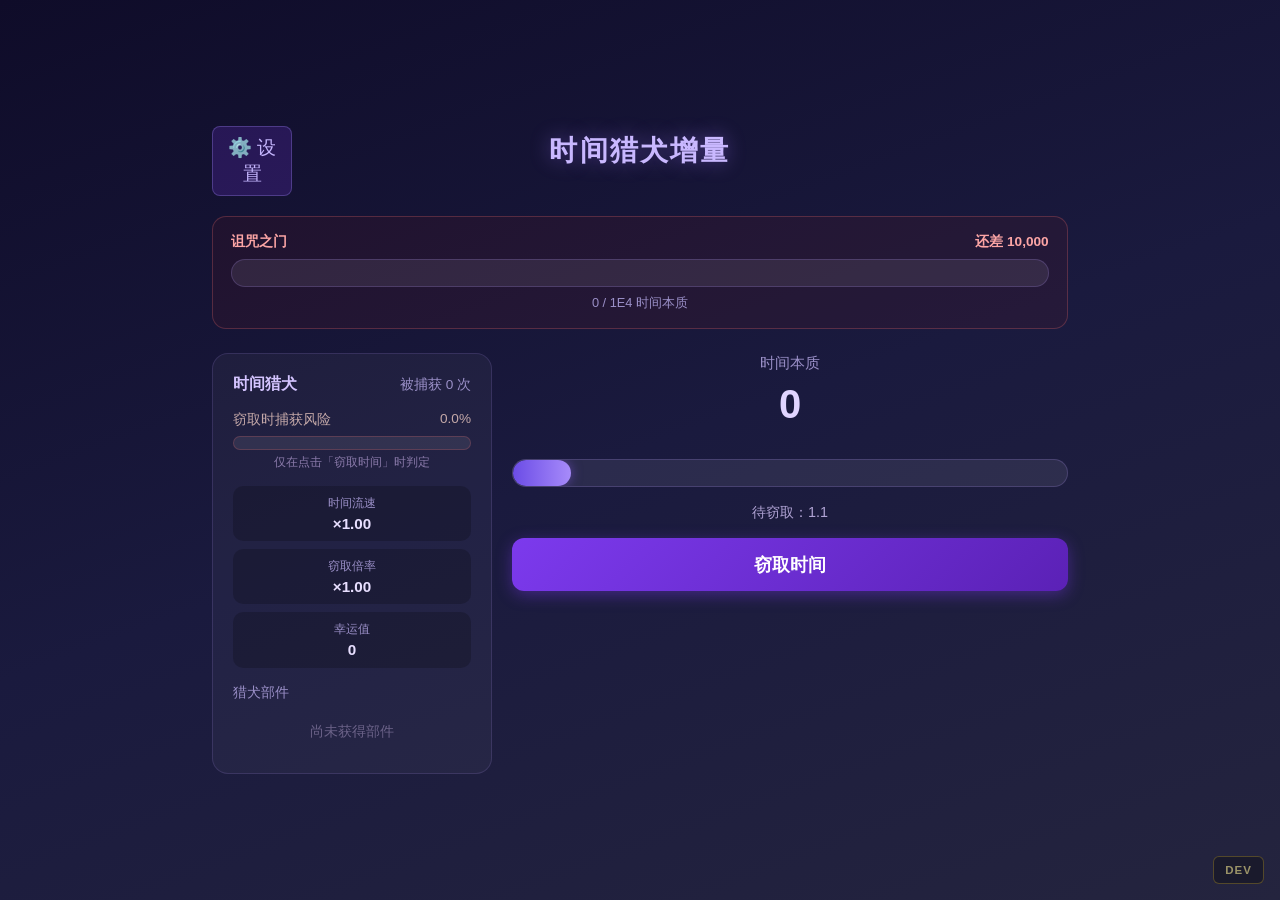
==== curse.html @ 8dd00825 "初始化" ====
<!DOCTYPE html>
<html lang="zh-CN">
<head>
  <meta charset="UTF-8">
  <meta name="viewport" content="width=device-width, initial-scale=1.0">
  <title>诅咒之门 - 时间猎犬增量</title>
  <link rel="stylesheet" href="css/style.css">
  <link rel="stylesheet" href="css/curse.css">
</head>
<body>
  <div class="curse-page">
    <header class="curse-page-header">
      <a class="back-link" href="index.html">← 返回主界面</a>
      <h1>诅咒之门</h1>
      <p class="curse-subtitle">以一切换取禁忌之力。</p>
    </header>

    <main class="curse-main">
      <section class="curse-sacrifice-panel">
        <h2 class="curse-section-title">禁忌献祭</h2>
        <p class="curse-sacrifice-desc">
          牺牲你现有的<strong>全部时间本质</strong>与<strong>全部猎犬部件</strong>，
          换取一件「被诅咒」的猎犬部件。每次献祭计为被诅咒一次。
          <br><strong>提示：想要达成一次被诅咒，你最少需要 1E4 的时间本质。</strong>
        </p>
        <div class="curse-sacrifice-preview" id="sacrifice-preview">
          可献祭：时间本质 0，部件 0 件
        </div>
        <button type="button" class="curse-sacrifice-btn" id="sacrifice-btn" disabled>
          献祭一切，接受诅咒
        </button>
        <p class="curse-sacrifice-warn">此操作不可撤销。</p>
      </section>

      <section class="curse-inventory-panel">
        <h2 class="curse-section-title">被诅咒部件</h2>
        <div class="curse-parts-list" id="curse-parts-list">
          <div class="parts-empty">尚无被诅咒部件</div>
        </div>
      </section>

      <section class="curse-shop-panel hidden" id="curse-shop-panel">
        <h2 class="curse-section-title">诅咒商店</h2>
        <div class="curse-points-balance">
          诅咒点数：<span id="curse-points-balance">0</span>
        </div>
        <div class="curse-shop-list" id="curse-shop-list"></div>
      </section>

      <section class="curse-challenges-panel hidden" id="curse-challenges-panel">
        <h2 class="curse-section-title">挑战</h2>
        <button type="button" class="curse-challenge-btn" id="challenge-btn">
          开始挑战
        </button>
      </section>
    </main>

    <div class="toast hidden" id="curse-toast">
      <div class="toast-title" id="curse-toast-title">诅咒降临</div>
      <div class="toast-body" id="curse-toast-body"></div>
    </div>
  </div>

  <script src="js/core/gameState.js"></script>
  <script src="js/systems/save.js"></script>
  <script src="js/systems/stats.js"></script>
  <script src="js/systems/curse.js"></script>
  <script src="js/systems/curseShop.js"></script>
  <script src="js/systems/timeHound.js"></script>
  <script src="js/ui/cursePage.js"></script>
</body>
</html>
---- css/style.css ----
* {
  margin: 0;
  padding: 0;
  box-sizing: border-box;
}

body {
  min-height: 100vh;
  font-family: "Segoe UI", "Microsoft YaHei", sans-serif;
  background: linear-gradient(160deg, #0f0c29 0%, #1a1a3e 50%, #24243e 100%);
  color: #e8e6f0;
  display: flex;
  align-items: center;
  justify-content: center;
  padding: 1.5rem 0;
}

.game-container {
  width: min(920px, 96vw);
  padding: 2rem;
}

.game-header h1 {
  text-align: center;
  font-size: 1.75rem;
  font-weight: 600;
  letter-spacing: 0.08em;
  margin-bottom: 1.25rem;
  color: #c9b8ff;
  text-shadow: 0 0 20px rgba(160, 120, 255, 0.4);
}

.curse-milestone {
  background: rgba(127, 29, 29, 0.12);
  border: 1px solid rgba(248, 113, 113, 0.25);
  border-radius: 14px;
  padding: 1rem 1.15rem;
  margin-bottom: 1.5rem;
  animation: panel-in 0.35s ease;
}

.curse-milestone.hidden {
  display: none;
}

.milestone-header {
  display: flex;
  justify-content: space-between;
  align-items: center;
  margin-bottom: 0.5rem;
  font-size: 0.85rem;
}

.milestone-title {
  font-weight: 600;
  color: #fca5a5;
}

.milestone-progress-text {
  color: #9a8fc7;
  font-size: 0.8rem;
  font-variant-numeric: tabular-nums;
}

.milestone-remaining {
  color: #fca5a5;
  font-weight: 600;
  font-variant-numeric: tabular-nums;
}

.milestone-footer {
  margin-top: 0.4rem;
  text-align: center;
}

.curse-milestone-wrapper {
  height: 16px;
  border-color: rgba(248, 113, 113, 0.2);
}

.curse-milestone-bar {
  background: linear-gradient(90deg, #991b1b, #f87171);
  box-shadow: 0 0 10px rgba(220, 38, 38, 0.4);
}

.curse-btn {
  display: block;
  margin-top: 0.85rem;
  padding: 0.7rem 1rem;
  text-align: center;
  text-decoration: none;
  font-size: 0.95rem;
  font-weight: 600;
  color: #fff;
  background: linear-gradient(135deg, #991b1b, #7f1d1d);
  border-radius: 10px;
  box-shadow: 0 4px 16px rgba(153, 27, 27, 0.4);
  transition: transform 0.15s, box-shadow 0.15s;
}

.curse-btn:hover {
  transform: translateY(-2px);
  box-shadow: 0 6px 20px rgba(153, 27, 27, 0.55);
}

.curse-btn.hidden {
  display: none;
}

.curse-times-milestone {
  background: rgba(88, 28, 135, 0.15);
  border: 1px solid rgba(192, 132, 252, 0.3);
  border-radius: 14px;
  padding: 1rem 1.15rem;
  margin-bottom: 1.5rem;
  animation: panel-in 0.35s ease;
}

.curse-times-milestone.hidden {
  display: none;
}

.curse-points-milestone {
  background: rgba(30, 58, 138, 0.15);
  border: 1px solid rgba(96, 165, 250, 0.3);
  border-radius: 14px;
  padding: 1rem 1.15rem;
  margin-bottom: 1.5rem;
  animation: panel-in 0.35s ease;
}

.curse-points-milestone.hidden {
  display: none;
}

.curse-points-wrapper {
  height: 16px;
  border-color: rgba(96, 165, 250, 0.25);
}

.curse-points-bar {
  background: linear-gradient(90deg, #1d4ed8, #60a5fa);
  box-shadow: 0 0 10px rgba(96, 165, 250, 0.4);
}

.curse-stats {
  background: rgba(127, 29, 29, 0.15);
  border: 1px solid rgba(248, 113, 113, 0.2);
  border-radius: 10px;
  padding: 0.65rem 0.75rem;
  margin-bottom: 1rem;
}

.curse-stats.hidden {
  display: none;
}

.curse-stat-row {
  display: flex;
  justify-content: space-between;
  align-items: center;
  font-size: 0.82rem;
  padding: 0.2rem 0;
}

.curse-stat-label {
  color: #c4a8a8;
}

.curse-stat-value {
  color: #fca5a5;
  font-weight: 600;
  font-variant-numeric: tabular-nums;
}

.curse-times-wrapper {
  height: 16px;
  border-color: rgba(192, 132, 252, 0.25);
}

.curse-times-bar {
  background: linear-gradient(90deg, #6b21a8, #c084fc);
  box-shadow: 0 0 10px rgba(192, 132, 252, 0.4);
}

.stat-item.stat-curse.hidden {
  display: none;
}

.cursed-equipped-panel.hidden {
  display: none;
}

.cursed-equipped-panel {
  margin-top: 0.75rem;
}

.cursed-equipped .part-item {
  border-left-color: #f472b6;
}

.cursed-equipped .part-item.stat-timeCurse {
  border-left-color: #e11d48;
}

.part-item.stat-timeCurse {
  border-left-color: #e11d48;
}


.game-layout {
  display: grid;
  grid-template-columns: 280px 1fr;
  gap: 1.25rem;
  align-items: start;
}

.game-content {
  display: flex;
  flex-direction: column;
  gap: 0;
}

.currency-panel {
  text-align: center;
  margin-bottom: 2rem;
}

.currency-label {
  font-size: 0.95rem;
  color: #9a8fc7;
  margin-bottom: 0.5rem;
}

.currency-value {
  font-size: 2.5rem;
  font-weight: 700;
  color: #e0d4ff;
  font-variant-numeric: tabular-nums;
}

.steal-panel {
  display: flex;
  flex-direction: column;
  gap: 1rem;
  margin-bottom: 2rem;
}

.progress-wrapper {
  width: 100%;
  height: 28px;
  background: rgba(255, 255, 255, 0.08);
  border-radius: 14px;
  overflow: hidden;
  border: 1px solid rgba(180, 150, 255, 0.2);
}

.progress-bar {
  height: 100%;
  width: 0%;
  background: linear-gradient(90deg, #6b4ce6, #a78bfa);
  border-radius: 14px;
  transition: width 0.1s linear;
  box-shadow: 0 0 12px rgba(139, 92, 246, 0.5);
}

.pending-label {
  text-align: center;
  font-size: 0.9rem;
  color: #b0a3d4;
  font-variant-numeric: tabular-nums;
}

.pending-cap {
  color: #fbbf24;
  font-size: 0.82rem;
  margin-left: 0.25rem;
}

.pending-cap.hidden {
  display: none;
}

.upgrade-panel {
  background: rgba(124, 58, 237, 0.1);
  border: 1px solid rgba(167, 139, 250, 0.35);
  border-radius: 16px;
  padding: 1.25rem;
  margin-bottom: 0;
  animation: panel-in 0.35s ease;
}

.upgrade-panel.hidden {
  display: none;
}

.upgrade-header {
  margin-bottom: 0.85rem;
}

.upgrade-title {
  font-size: 0.92rem;
  font-weight: 600;
  color: #c4b5fd;
}

.upgrade-list {
  display: flex;
  flex-direction: column;
  gap: 0.55rem;
}

.upgrade-item {
  display: grid;
  grid-template-columns: 1fr auto;
  gap: 0.5rem 0.75rem;
  align-items: center;
  background: rgba(0, 0, 0, 0.22);
  border-radius: 10px;
  padding: 0.65rem 0.75rem;
}

.upgrade-info {
  min-width: 0;
}

.upgrade-name {
  font-size: 0.88rem;
  font-weight: 600;
  color: #e8dfff;
}

.upgrade-desc {
  font-size: 0.75rem;
  color: #9a8fc7;
  margin-top: 0.15rem;
}

.upgrade-level {
  font-size: 0.72rem;
  color: #7c6fa8;
  margin-top: 0.1rem;
}

.upgrade-btn {
  padding: 0.5rem 0.85rem;
  font-size: 0.82rem;
  font-weight: 600;
  color: #fff;
  background: linear-gradient(135deg, #6d28d9, #5b21b6);
  border: none;
  border-radius: 8px;
  cursor: pointer;
  white-space: nowrap;
  transition: opacity 0.15s, transform 0.15s;
  touch-action: manipulation;
  user-select: none;
}

.upgrade-btn:hover:not(:disabled) {
  transform: translateY(-1px);
}

.upgrade-btn:disabled {
  opacity: 0.4;
  cursor: not-allowed;
}

.progress-bar.full {
  background: linear-gradient(90deg, #a78bfa, #fbbf24);
  box-shadow: 0 0 14px rgba(251, 191, 36, 0.45);
}

@keyframes panel-in {
  from {
    opacity: 0;
    transform: translateY(-6px);
  }
  to {
    opacity: 1;
    transform: translateY(0);
  }
}

.steal-btn {
  padding: 0.9rem 1.5rem;
  font-size: 1.1rem;
  font-weight: 600;
  color: #fff;
  background: linear-gradient(135deg, #7c3aed, #5b21b6);
  border: none;
  border-radius: 12px;
  cursor: pointer;
  transition: transform 0.15s, box-shadow 0.15s;
  box-shadow: 0 4px 16px rgba(124, 58, 237, 0.4);
}

.steal-btn:hover {
  transform: translateY(-2px);
  box-shadow: 0 6px 20px rgba(124, 58, 237, 0.55);
}

.steal-btn:active {
  transform: translateY(0);
}

.steal-btn:disabled {
  opacity: 0.45;
  cursor: not-allowed;
  transform: none;
}

.hound-panel {
  background: rgba(255, 255, 255, 0.04);
  border: 1px solid rgba(180, 150, 255, 0.15);
  border-radius: 16px;
  padding: 1.25rem;
  position: sticky;
  top: 1.5rem;
}

.hound-header {
  display: flex;
  justify-content: space-between;
  align-items: center;
  margin-bottom: 1rem;
}

.hound-title {
  font-size: 1rem;
  font-weight: 600;
  color: #d4c4ff;
}

.capture-count {
  font-size: 0.85rem;
  color: #9a8fc7;
  font-variant-numeric: tabular-nums;
}

.risk-panel {
  margin-bottom: 1rem;
}

.risk-hint {
  font-size: 0.72rem;
  color: #8a7aaa;
  margin-top: 0.35rem;
  text-align: center;
}

.risk-label {
  display: flex;
  justify-content: space-between;
  font-size: 0.85rem;
  color: #c4a8a8;
  margin-bottom: 0.4rem;
  font-variant-numeric: tabular-nums;
}

.risk-wrapper {
  height: 14px;
  border-color: rgba(220, 100, 100, 0.25);
}

.risk-bar {
  background: linear-gradient(90deg, #dc2626, #f87171);
  box-shadow: 0 0 10px rgba(220, 38, 38, 0.45);
}

.stats-panel {
  display: flex;
  flex-direction: column;
  gap: 0.5rem;
  margin-bottom: 1rem;
}

.stat-item {
  background: rgba(0, 0, 0, 0.2);
  border-radius: 10px;
  padding: 0.6rem 0.4rem;
  text-align: center;
}

.stat-name {
  display: block;
  font-size: 0.72rem;
  color: #9a8fc7;
  margin-bottom: 0.25rem;
}

.stat-value {
  display: block;
  font-size: 0.95rem;
  font-weight: 600;
  color: #e8dfff;
  font-variant-numeric: tabular-nums;
}

.parts-panel {
  margin-top: 0.5rem;
}

.parts-title {
  font-size: 0.85rem;
  color: #9a8fc7;
  margin-bottom: 0.6rem;
}

.parts-list {
  max-height: 220px;
  overflow-y: auto;
  display: flex;
  flex-direction: column;
  gap: 0.45rem;
}

.parts-empty {
  text-align: center;
  font-size: 0.85rem;
  color: #6b6288;
  padding: 0.75rem 0;
}

.part-item {
  display: flex;
  justify-content: space-between;
  align-items: center;
  gap: 0.5rem;
  background: rgba(0, 0, 0, 0.22);
  border-radius: 8px;
  padding: 0.55rem 0.75rem;
  border-left: 3px solid #7c3aed;
}

.part-main {
  display: flex;
  flex-direction: column;
  gap: 0.2rem;
  min-width: 0;
}

.part-concentration {
  font-size: 0.72rem;
  font-weight: 600;
  font-variant-numeric: tabular-nums;
}

.part-concentration.conc-low {
  color: #93c5fd;
}

.part-concentration.conc-mid {
  color: #fbbf24;
}

.part-concentration.conc-high {
  color: #f472b6;
  text-shadow: 0 0 8px rgba(244, 114, 182, 0.4);
}

.part-item.stat-timeFlow {
  border-left-color: #60a5fa;
}

.part-item.stat-stealMultiplier {
  border-left-color: #f59e0b;
}

.part-item.stat-luck {
  border-left-color: #34d399;
}

.part-name {
  font-size: 0.85rem;
  color: #ddd6f5;
}

.part-bonus {
  font-size: 0.8rem;
  color: #b0a3d4;
  font-variant-numeric: tabular-nums;
}

.toast {
  position: fixed;
  top: 1.5rem;
  left: 50%;
  transform: translateX(-50%);
  background: rgba(30, 20, 50, 0.95);
  border: 1px solid rgba(220, 100, 100, 0.5);
  border-radius: 12px;
  padding: 1rem 1.5rem;
  min-width: 260px;
  text-align: center;
  box-shadow: 0 8px 32px rgba(0, 0, 0, 0.5);
  z-index: 100;
  animation: toast-in 0.3s ease;
}

.toast.hidden {
  display: none;
}

.toast-title {
  font-size: 1rem;
  font-weight: 600;
  color: #fca5a5;
  margin-bottom: 0.4rem;
}

.toast-body {
  font-size: 0.9rem;
  color: #ddd6f5;
}

@keyframes toast-in {
  from {
    opacity: 0;
    transform: translateX(-50%) translateY(-12px);
  }
  to {
    opacity: 1;
    transform: translateX(-50%) translateY(0);
  }
}

/* ===== 设置面板样式 ===== */
.game-header {
  display: flex;
  justify-content: space-between;
  align-items: center;
  margin-bottom: 1.25rem;
}

.header-left, .header-right {
  width: 80px;
  display: flex;
  justify-content: center;
}

.settings-btn {
  padding: 0.5rem 0.75rem;
  font-size: 1.2rem;
  background: rgba(124, 58, 237, 0.2);
  border: 1px solid rgba(167, 139, 250, 0.3);
  border-radius: 8px;
  color: #c4b5fd;
  cursor: pointer;
  transition: all 0.15s ease;
}

.settings-btn:hover {
  background: rgba(124, 58, 237, 0.35);
  transform: scale(1.05);
}

.settings-panel {
  position: fixed;
  top: 0;
  left: 0;
  right: 0;
  bottom: 0;
  background: rgba(0, 0, 0, 0.7);
  display: flex;
  align-items: center;
  justify-content: center;
  z-index: 200;
  animation: settings-in 0.2s ease;
}

.settings-panel.hidden {
  display: none;
}

@keyframes settings-in {
  from {
    opacity: 0;
  }
  to {
    opacity: 1;
  }
}

.settings-content {
  background: linear-gradient(160deg, #1a1a3e, #24243e);
  border: 1px solid rgba(167, 139, 250, 0.3);
  border-radius: 16px;
  padding: 1.5rem;
  width: min(380px, 90vw);
  box-shadow: 0 8px 32px rgba(0, 0, 0, 0.6);
}

.settings-header {
  display: flex;
  justify-content: space-between;
  align-items: center;
  margin-bottom: 1.25rem;
}

.settings-header h2 {
  font-size: 1.2rem;
  color: #c9b8ff;
}

.close-settings-btn {
  padding: 0.4rem 0.6rem;
  font-size: 1rem;
  background: rgba(124, 58, 237, 0.2);
  border: 1px solid rgba(167, 139, 250, 0.3);
  border-radius: 6px;
  color: #c4b5fd;
  cursor: pointer;
  transition: all 0.15s ease;
}

.close-settings-btn:hover {
  background: rgba(220, 38, 38, 0.3);
  border-color: rgba(248, 113, 113, 0.4);
  color: #fca5a5;
}

.settings-actions {
  display: flex;
  flex-direction: column;
  gap: 0.75rem;
}

.reset-save-btn {
  padding: 0.8rem 1rem;
  font-size: 0.95rem;
  font-weight: 600;
  color: #fff;
  background: linear-gradient(135deg, #991b1b, #7f1d1d);
  border: none;
  border-radius: 10px;
  cursor: pointer;
  transition: transform 0.15s, box-shadow 0.15s;
  box-shadow: 0 4px 16px rgba(153, 27, 27, 0.4);
}

.reset-save-btn:hover {
  transform: translateY(-2px);
  box-shadow: 0 6px 20px rgba(153, 27, 27, 0.55);
}

/* ===== 挑战里程碑样式 ===== */
.challenges-milestone {
  background: rgba(180, 83, 9, 0.15);
  border: 1px solid rgba(251, 191, 36, 0.3);
  border-radius: 14px;
  padding: 1rem 1.15rem;
  margin-bottom: 1.5rem;
  animation: panel-in 0.35s ease;
}

.challenges-milestone.hidden {
  display: none;
}

.challenges-wrapper {
  height: 16px;
  border-color: rgba(251, 191, 36, 0.25);
}

.challenges-bar {
  background: linear-gradient(90deg, #d97706, #fbbf24);
  box-shadow: 0 0 10px rgba(251, 191, 36, 0.4);
}

/* ===== 被诅咒的猎犬面板样式 ===== */
.cursed-hound-panel {
  margin-bottom: 1rem;
}

.cursed-hound-panel.hidden {
  display: none;
}

.cursed-hound-bar {
  background: linear-gradient(90deg, #be123c, #f43f5e);
  box-shadow: 0 0 10px rgba(244, 63, 94, 0.45);
}

/* ===== 悖论点里程碑样式 ===== */
.paradox-milestone {
  background: rgba(139, 92, 246, 0.15);
  border: 1px solid rgba(167, 139, 250, 0.3);
  border-radius: 14px;
  padding: 1rem 1.15rem;
  margin-bottom: 1.5rem;
  animation: panel-in 0.35s ease;
}

.paradox-milestone.hidden {
  display: none;
}

.paradox-wrapper {
  height: 16px;
  border-color: rgba(167, 139, 250, 0.25);
}

.paradox-bar {
  background: linear-gradient(90deg, #7c3aed, #a78bfa);
  box-shadow: 0 0 10px rgba(124, 58, 237, 0.4);
}

@media (max-width: 720px) {
  .game-layout {
    grid-template-columns: 1fr;
  }

  .hound-panel {
    position: static;
    order: 2;
  }

  .game-content {
    order: 1;
  }

  .stats-panel {
    display: grid;
    grid-template-columns: repeat(3, 1fr);
  }
}
---- css/curse.css ----
.curse-page {
  width: min(640px, 92vw);
  margin: 0 auto;
  padding: 2.5rem 1.5rem;
  min-height: 100vh;
  display: flex;
  flex-direction: column;
}

.curse-page-header {
  text-align: center;
  margin-bottom: 2rem;
}

.back-link {
  display: inline-block;
  color: #9a8fc7;
  text-decoration: none;
  font-size: 0.9rem;
  margin-bottom: 1.5rem;
  transition: color 0.15s;
}

.back-link:hover {
  color: #c4b5fd;
}

.curse-page-header h1 {
  font-size: 2rem;
  font-weight: 600;
  color: #f87171;
  text-shadow: 0 0 24px rgba(248, 113, 113, 0.35);
  letter-spacing: 0.12em;
  margin-bottom: 0.75rem;
}

.curse-subtitle {
  font-size: 0.95rem;
  color: #9a8fc7;
}

.curse-main {
  display: flex;
  flex-direction: column;
  gap: 1.25rem;
}

.curse-sacrifice-panel,
.curse-inventory-panel {
  background: rgba(0, 0, 0, 0.28);
  border: 1px solid rgba(248, 113, 113, 0.22);
  border-radius: 16px;
  padding: 1.25rem;
}

.curse-section-title {
  font-size: 1rem;
  font-weight: 600;
  color: #fca5a5;
  margin-bottom: 0.75rem;
}

.curse-slot-hint {
  font-size: 0.75rem;
  font-weight: 400;
  color: #9a8fc7;
}

.curse-sacrifice-desc {
  font-size: 0.88rem;
  color: #b0a3d4;
  line-height: 1.6;
  margin-bottom: 0.85rem;
}

.curse-sacrifice-desc strong {
  color: #fca5a5;
}

.curse-sacrifice-preview {
  font-size: 0.85rem;
  color: #ddd6f5;
  background: rgba(0, 0, 0, 0.25);
  border-radius: 8px;
  padding: 0.65rem 0.85rem;
  margin-bottom: 0.85rem;
  font-variant-numeric: tabular-nums;
}

.curse-sacrifice-btn {
  width: 100%;
  padding: 0.85rem 1rem;
  font-size: 0.95rem;
  font-weight: 600;
  color: #fff;
  background: linear-gradient(135deg, #991b1b, #450a0a);
  border: 1px solid rgba(248, 113, 113, 0.35);
  border-radius: 10px;
  cursor: pointer;
  transition: transform 0.15s, box-shadow 0.15s;
  box-shadow: 0 4px 16px rgba(153, 27, 27, 0.35);
}

.curse-sacrifice-btn:hover:not(:disabled) {
  transform: translateY(-2px);
  box-shadow: 0 6px 20px rgba(153, 27, 27, 0.5);
}

.curse-sacrifice-btn:disabled {
  opacity: 0.4;
  cursor: not-allowed;
}

.curse-sacrifice-warn {
  text-align: center;
  font-size: 0.75rem;
  color: #7c6fa8;
  margin-top: 0.6rem;
}

.curse-parts-list {
  display: flex;
  flex-direction: column;
  gap: 0.55rem;
}

.curse-part-item {
  display: flex;
  justify-content: space-between;
  align-items: center;
  gap: 0.75rem;
  background: rgba(0, 0, 0, 0.3);
  border-radius: 10px;
  padding: 0.7rem 0.85rem;
  border-left: 3px solid #991b1b;
}

.curse-part-item.equipped {
  border-left-color: #f472b6;
  background: rgba(127, 29, 29, 0.2);
  box-shadow: 0 0 12px rgba(244, 114, 182, 0.15);
}

.curse-part-main {
  display: flex;
  flex-direction: column;
  gap: 0.2rem;
  min-width: 0;
}

.curse-part-effect {
  font-size: 0.75rem;
  color: #f9a8d4;
}

.curse-part-actions {
  display: flex;
  gap: 0.4rem;
  flex-shrink: 0;
}

.curse-equip-btn {
  padding: 0.4rem 0.7rem;
  font-size: 0.78rem;
  font-weight: 600;
  color: #fff;
  background: rgba(153, 27, 27, 0.6);
  border: 1px solid rgba(248, 113, 113, 0.3);
  border-radius: 6px;
  cursor: pointer;
  white-space: nowrap;
}

.curse-equip-btn:hover:not(:disabled) {
  background: rgba(153, 27, 27, 0.85);
}

.curse-equip-btn:disabled {
  opacity: 0.55;
  cursor: default;
}

.curse-sell-btn {
  padding: 0.4rem 0.7rem;
  font-size: 0.78rem;
  font-weight: 600;
  color: #fff;
  background: rgba(180, 83, 9, 0.6);
  border: 1px solid rgba(251, 146, 60, 0.3);
  border-radius: 6px;
  cursor: pointer;
  white-space: nowrap;
}

.curse-sell-btn:hover {
  background: rgba(180, 83, 9, 0.85);
}

.curse-shop-panel {
  background: rgba(0, 0, 0, 0.28);
  border: 1px solid rgba(96, 165, 250, 0.22);
  border-radius: 16px;
  padding: 1.25rem;
}

.curse-shop-panel.hidden {
  display: none;
}

.curse-points-balance {
  font-size: 0.9rem;
  color: #93c5fd;
  margin-bottom: 0.85rem;
  font-variant-numeric: tabular-nums;
}

.curse-points-balance span {
  font-weight: 700;
  color: #e0f2fe;
}

.curse-shop-list {
  display: flex;
  flex-direction: column;
  gap: 0.55rem;
}

.curse-shop-item {
  display: flex;
  justify-content: space-between;
  align-items: center;
  gap: 0.75rem;
  background: rgba(0, 0, 0, 0.3);
  border-radius: 10px;
  padding: 0.7rem 0.85rem;
  border-left: 3px solid #3b82f6;
}

.curse-shop-name {
  font-size: 0.88rem;
  font-weight: 600;
  color: #e8dfff;
}

.curse-shop-desc {
  font-size: 0.75rem;
  color: #9a8fc7;
  margin-top: 0.15rem;
}

.curse-shop-level {
  font-size: 0.72rem;
  color: #7c6fa8;
  margin-top: 0.1rem;
}

.curse-shop-btn {
  padding: 0.4rem 0.7rem;
  font-size: 0.78rem;
  font-weight: 600;
  color: #fff;
  background: linear-gradient(135deg, #1d4ed8, #1e3a8a);
  border: 1px solid rgba(96, 165, 250, 0.3);
  border-radius: 6px;
  cursor: pointer;
  white-space: nowrap;
}

.curse-shop-btn:hover:not(:disabled) {
  background: linear-gradient(135deg, #2563eb, #1d4ed8);
}

.curse-shop-btn:disabled {
  opacity: 0.4;
  cursor: not-allowed;
}
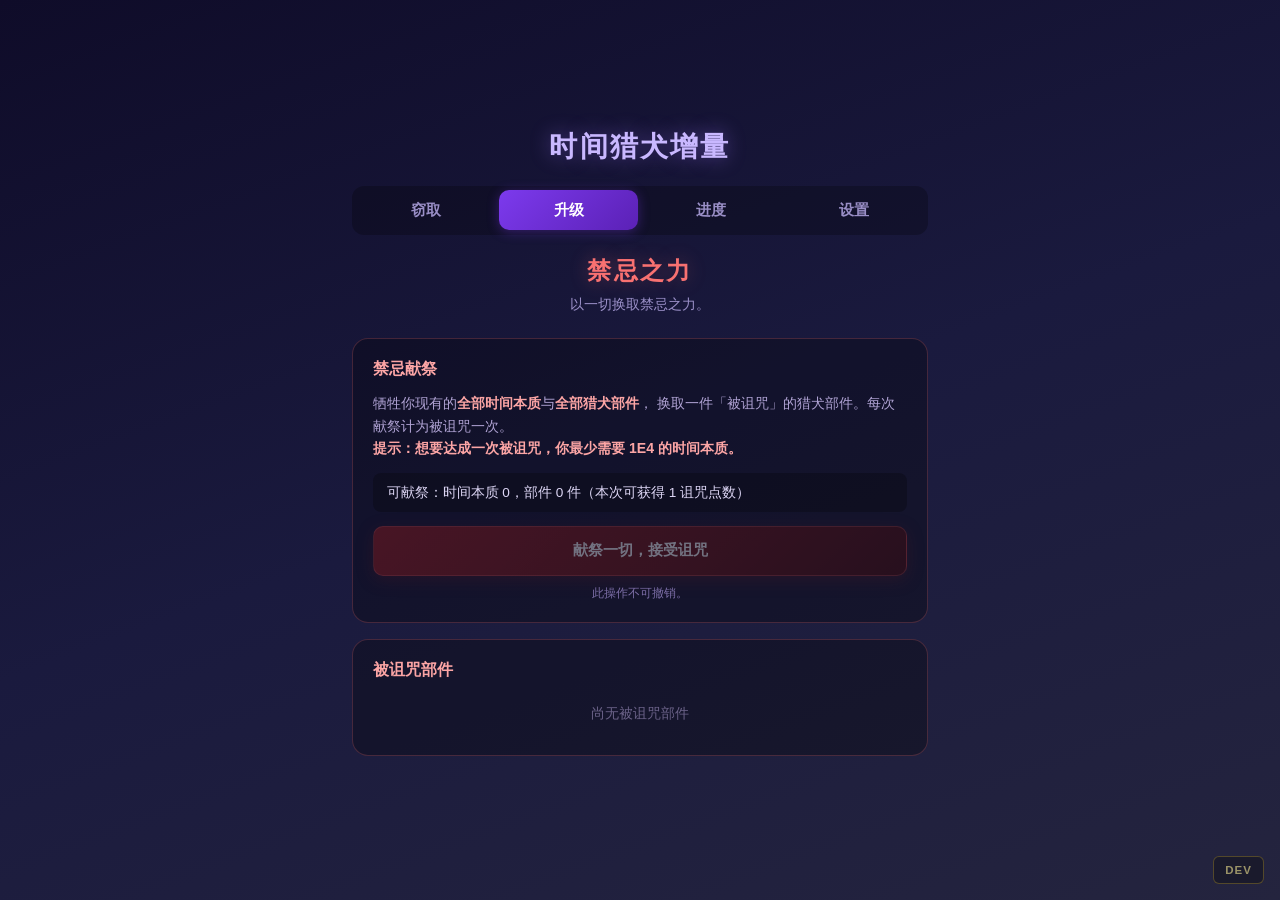
==== commit b2da5efc: "feat(ui): 页面布局重构为SPA子页面导航模式 - 将多HTML页面(index.html/curse.html)重构为单页面4子页面(窃取/升级/进度/设置) - 新增顶部Tab导航栏，支持" ====
--- a/curse.html
+++ b/curse.html
@@ -2,71 +2,12 @@
 <html lang="zh-CN">
 <head>
   <meta charset="UTF-8">
-  <meta name="viewport" content="width=device-width, initial-scale=1.0">
-  <title>诅咒之门 - 时间猎犬增量</title>
-  <link rel="stylesheet" href="css/style.css">
-  <link rel="stylesheet" href="css/curse.css">
+  <script>
+    window.location.href = 'index.html#upgrade';
+  </script>
+  <title>跳转中...</title>
 </head>
 <body>
-  <div class="curse-page">
-    <header class="curse-page-header">
-      <a class="back-link" href="index.html">← 返回主界面</a>
-      <h1>诅咒之门</h1>
-      <p class="curse-subtitle">以一切换取禁忌之力。</p>
-    </header>
-
-    <main class="curse-main">
-      <section class="curse-sacrifice-panel">
-        <h2 class="curse-section-title">禁忌献祭</h2>
-        <p class="curse-sacrifice-desc">
-          牺牲你现有的<strong>全部时间本质</strong>与<strong>全部猎犬部件</strong>，
-          换取一件「被诅咒」的猎犬部件。每次献祭计为被诅咒一次。
-          <br><strong>提示：想要达成一次被诅咒，你最少需要 1E4 的时间本质。</strong>
-        </p>
-        <div class="curse-sacrifice-preview" id="sacrifice-preview">
-          可献祭：时间本质 0，部件 0 件
-        </div>
-        <button type="button" class="curse-sacrifice-btn" id="sacrifice-btn" disabled>
-          献祭一切，接受诅咒
-        </button>
-        <p class="curse-sacrifice-warn">此操作不可撤销。</p>
-      </section>
-
-      <section class="curse-inventory-panel">
-        <h2 class="curse-section-title">被诅咒部件</h2>
-        <div class="curse-parts-list" id="curse-parts-list">
-          <div class="parts-empty">尚无被诅咒部件</div>
-        </div>
-      </section>
-
-      <section class="curse-shop-panel hidden" id="curse-shop-panel">
-        <h2 class="curse-section-title">诅咒商店</h2>
-        <div class="curse-points-balance">
-          诅咒点数：<span id="curse-points-balance">0</span>
-        </div>
-        <div class="curse-shop-list" id="curse-shop-list"></div>
-      </section>
-
-      <section class="curse-challenges-panel hidden" id="curse-challenges-panel">
-        <h2 class="curse-section-title">挑战</h2>
-        <button type="button" class="curse-challenge-btn" id="challenge-btn">
-          开始挑战
-        </button>
-      </section>
-    </main>
-
-    <div class="toast hidden" id="curse-toast">
-      <div class="toast-title" id="curse-toast-title">诅咒降临</div>
-      <div class="toast-body" id="curse-toast-body"></div>
-    </div>
-  </div>
-
-  <script src="js/core/gameState.js"></script>
-  <script src="js/systems/save.js"></script>
-  <script src="js/systems/stats.js"></script>
-  <script src="js/systems/curse.js"></script>
-  <script src="js/systems/curseShop.js"></script>
-  <script src="js/systems/timeHound.js"></script>
-  <script src="js/ui/cursePage.js"></script>
+  <p>正在跳转到主页面... <a href="index.html#upgrade">点击此处</a></p>
 </body>
 </html>
